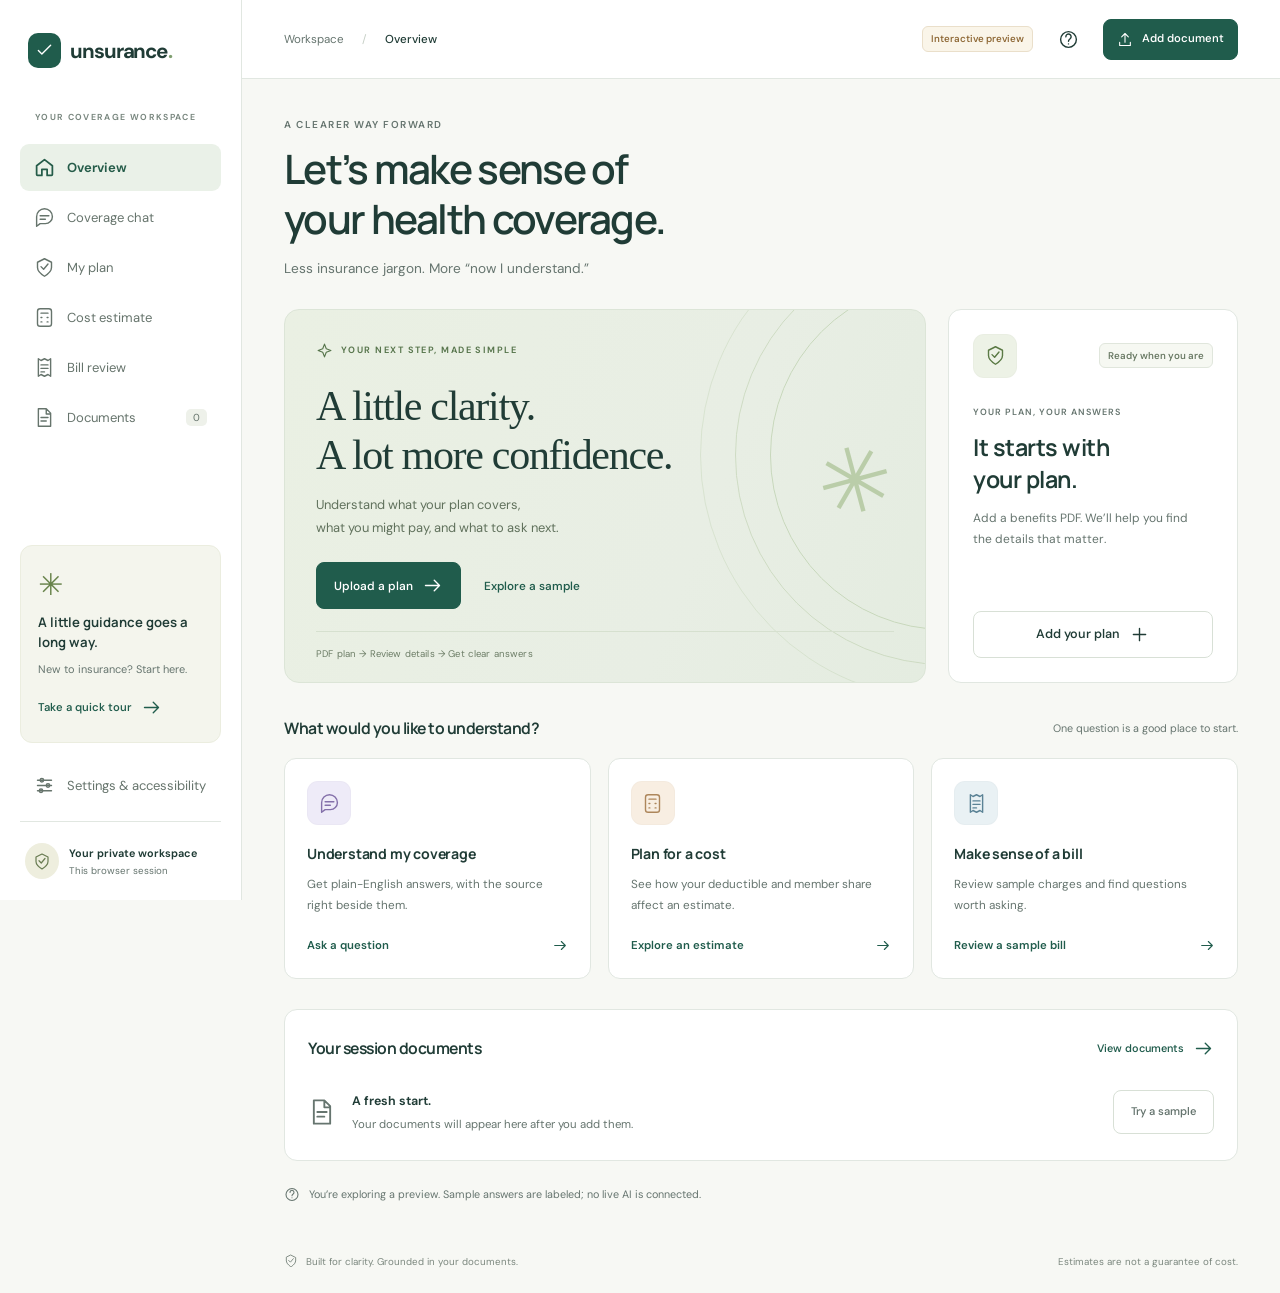
==== site/index.html @ 6a5acb1b "Serve the new Unsurance front end from site/ (prebuilt, same-origin) Co-Authored-By: Claude Sonnet 5" ====
<!doctype html><html lang="en"><head><meta charset="UTF-8"><meta name="viewport" content="width=device-width, initial-scale=1"><meta name="theme-color" content="#164e46"><meta name="description" content="Understand your plan, check the evidence, and prepare your next step. Unsurance insurance workspace."><title>Unsurance · Your coverage, made clear</title><link rel="icon" href="data:image/svg+xml,%3Csvg xmlns='http://www.w3.org/2000/svg' viewBox='0 0 40 40'%3E%3Crect width='40' height='40' rx='12' fill='%23164e46'/%3E%3Cpath d='M12 20l6 6 11-13' fill='none' stroke='white' stroke-width='3'/%3E%3C/svg%3E"><link rel="stylesheet" href="./styles.css"></head><body><a href="#main" class="skip">Skip to content</a><div id="app"></div><div id="announcement" class="sr-only" role="status" aria-live="polite"></div><dialog id="modal"></dialog><script type="module" src="./app.js"></script></body></html>
---- site/styles.css ----
@import url("https://fonts.googleapis.com/css2?family=DM+Sans:wght@400;450;500;550;600;650;700&family=Manrope:wght@400;500;600;650;700;750;800&display=swap");
:root {
  --ink: #203c36;
  --muted: #66756f;
  --green: #205c4c;
  --deep: #174d40;
  --line: #e1e7e1;
  --paper: #fff;
  --bg: #f7f8f4;
  --tint: #edf3eb;
  font-family: "DM Sans", system-ui, sans-serif;
  font-size: 15px;
  color: var(--ink);
  background: var(--bg);
  font-synthesis: none;
}
/* App-owned palettes for the three fictional sample insurers. */
:root[data-insurer="unified"] { --ink:#203b50; --muted:#526b7a; --green:#235d82; --deep:#184764; --line:#d5e2eb; --bg:#f4f8fb; --tint:#e9f1f8; }
:root[data-insurer="advavate"] { --ink:#41334e; --muted:#71627b; --green:#705085; --deep:#513660; --line:#e4dcea; --bg:#faf7fc; --tint:#f0eaf6; }
:root[data-insurer="pvs"] { --ink:#50372f; --muted:#79665c; --green:#965136; --deep:#743b27; --line:#e9ddd5; --bg:#fcf8f4; --tint:#f7ece4; }
* {
  box-sizing: border-box;
}
body {
  margin: 0;
}
button,
input,
select,
textarea {
  font: inherit;
}
button,
a,
input,
select,
textarea {
  -webkit-tap-highlight-color: transparent;
}
button {
  cursor: pointer;
  color: inherit;
}
button:disabled {
  opacity: 0.5;
  cursor: not-allowed;
}
a {
  color: inherit;
  text-decoration: none;
}
button,
a {
  touch-action: manipulation;
}
button:focus-visible,
a:focus-visible,
input:focus-visible,
textarea:focus-visible,
select:focus-visible,
summary:focus-visible {
  outline: 3px solid #b44b2a;
  outline-offset: 4px;
}
h1,
h2,
h3,
p {
  margin: 0;
}
h1,
h2,
h3 {
  font-family: "Manrope", system-ui, sans-serif;
}
p {
  line-height: 1.7;
}
svg {
  flex-shrink: 0;
  vertical-align: middle;
}
button {
  border: 0;
  background: none;
}
strong {
  font-weight: 650;
}
small {
  font-size: 0.79rem;
}
h1 {
  font-size: 2.7rem;
  letter-spacing: -1.7px;
  font-weight: 600;
  line-height: 1.23;
}
h2 {
  font-size: 1.3rem;
  line-height: 1.4;
  font-weight: 650;
  letter-spacing: -0.5px;
}
h3 {
  font-size: 1rem;
  line-height: 1.5;
}
hr {
  border: 0;
  border-top: 1px solid var(--line);
  margin: 25px 0;
}
.muted {
  color: var(--muted);
}
.fine {
  color: var(--muted);
  font-size: 0.8rem;
  line-height: 1.7;
}
.fine a {
  text-decoration: underline;
}
.eyebrow,
.overline {
  font-size: 0.67rem;
  letter-spacing: 1.5px;
  font-weight: 600;
  color: var(--muted);
}
.eyebrow {
  margin-bottom: 13px;
}
.sidebar {
  width: 242px;
  position: fixed;
  inset: 0 auto 0 0;
  background: #fff;
  border-right: 1px solid var(--line);
  display: flex;
  flex-direction: column;
  padding: 33px 20px 0;
  z-index: 30;
  overflow-y: auto;
}
.brand {
  display: flex;
  align-items: center;
  gap: 9px;
  font-size: 1.37rem;
  letter-spacing: -1.1px;
  font-weight: 700;
  padding: 0 8px;
}
.brandmark {
  display: grid;
  place-items: center;
  background: var(--green);
  border-radius: 10px;
  width: 33px;
  height: 35px;
  color: #fff;
}
.brand-period {
  color: #7f9f70;
  margin-left: -8px;
}
.workspace-label {
  margin: 43px 15px 18px;
  font-size: 0.58rem;
  font-weight: 650;
  letter-spacing: 1.35px;
  color: #78867e;
}
.nav-link {
  display: flex;
  align-items: center;
  gap: 12px;
  padding: 13px 14px;
  border-radius: 9px;
  font-size: 0.87rem;
  color: #66746c;
  margin: 3px 0;
  min-height: 46px;
}
.nav-link:hover {
  background: #f3f6f0;
}
.nav-link.active {
  background: #eaf1e8;
  color: #255c49;
  font-weight: 650;
}
.nav-link.active svg {
  stroke-width: 2;
}
.nav-link small {
  margin-left: auto;
  padding: 2px 7px;
  border-radius: 5px;
  background: #eef1ea;
  font-size: 0.68rem;
}
.sidebar-bottom {
  margin-top: auto;
  padding-top: 50px;
}
.help-box {
  background: #f4f5ed;
  border: 1px solid #ebeddf;
  border-radius: 12px;
  padding: 19px 17px;
  margin: 0 0 19px;
}
.mini-flower {
  font-size: 30px;
  color: #68834b;
  display: block;
  margin-bottom: 9px;
}
.help-box h3 {
  font-size: 0.88rem;
  font-weight: 650;
  max-width: 155px;
}
.help-box p {
  font-size: 0.73rem;
  color: var(--muted);
  margin: 8px 0 13px;
}
.help-box .text {
  font-size: 0.75rem;
}
.session-foot {
  padding: 21px 5px;
  border-top: 1px solid var(--line);
  display: flex;
  gap: 10px;
  align-items: center;
  margin-top: 12px;
}
.session-foot strong {
  font-size: 0.72rem;
  display: block;
}
.session-foot small {
  display: block;
  color: var(--muted);
  font-size: 0.65rem;
  margin-top: 4px;
}
.avatar {
  display: grid;
  place-items: center;
  background: #eeeede;
  width: 34px;
  height: 36px;
  border-radius: 50%;
  color: #687b51;
}
.avatar svg {
  width: 18px;
}
.main-shell {
  margin-left: 242px;
  min-height: 100vh;
  display: flex;
  flex-direction: column;
}
.topbar {
  height: 79px;
  background: #fff;
  border-bottom: 1px solid var(--line);
  display: flex;
  align-items: center;
  justify-content: space-between;
  padding: 0 42px;
  gap: 18px;
}
.crumb {
  font-size: 0.77rem;
  color: var(--muted);
  display: flex;
  gap: 18px;
}
.crumb strong {
  color: var(--ink);
  font-weight: 500;
}
.crumb > span {
  color: #c6cfc6;
}
.header-actions {
  display: flex;
  align-items: center;
  gap: 15px;
}
.primary,
.secondary,
.text,
.icon-button,
.chip {
  display: inline-flex;
  align-items: center;
  justify-content: center;
  gap: 9px;
  font-weight: 550;
  line-height: 1.4;
  transition:
    background 0.15s,
    box-shadow 0.15s,
    transform 0.15s;
}
.primary {
  background: var(--green);
  color: #fff;
  padding: 13px 20px;
  border: 1px solid var(--green);
  border-radius: 8px;
  font-size: 0.87rem;
  min-height: 45px;
}
.primary:hover {
  background: #123f34;
}
.secondary {
  background: #fff;
  border: 1px solid #d8e0d6;
  border-radius: 8px;
  padding: 12px 17px;
  font-size: 0.84rem;
  min-height: 44px;
}
.secondary:hover {
  background: #f1f5ed;
}
.text {
  padding: 5px 0;
  font-size: 0.84rem;
  color: var(--green);
}
.text:hover {
  text-decoration: underline;
}
.icon-button {
  padding: 8px;
  border-radius: 8px;
  min-width: 40px;
  min-height: 40px;
}
.icon-button:hover {
  background: #e9f0e6;
}
.primary.icon-button:hover {
  background: var(--deep);
}
.small {
  padding: 9px 13px;
  font-size: 0.75rem;
  min-height: 38px;
}
.small svg {
  width: 16px;
}
.full {
  width: 100%;
}
.pill {
  display: inline-flex;
  align-items: center;
  border: 1px solid #e0e6dc;
  background: #f6f8f2;
  color: #63745e;
  border-radius: 6px;
  padding: 5px 8px;
  font-size: 0.65rem;
  font-weight: 550;
  line-height: 1.35;
  white-space: nowrap;
}
.pill.green {
  background: #edf4e9;
  color: #436637;
  border-color: #dae6d4;
}
.pill.amber {
  color: #8a632f;
  border-color: #eadfca;
  background: #faf5e9;
}
main {
  width: 100%;
  max-width: 1440px;
  margin: 0 auto;
  padding: 39px 42px 20px;
  flex: 1;
}
main:focus {
  outline: none;
}
.page-heading {
  display: flex;
  align-items: center;
  justify-content: space-between;
  gap: 20px;
  margin-bottom: 29px;
}
.page-heading p {
  margin-top: 13px;
  color: var(--muted);
  font-size: 0.91rem;
}
.hero-grid {
  display: grid;
  grid-template-columns: minmax(0, 1fr) 290px;
  gap: 22px;
  margin-bottom: 34px;
}
.hero {
  border: 1px solid #dce5d7;
  border-radius: 15px;
  background: linear-gradient(112deg, #eaf0e3, #e8eee4 64%, #e4ece0);
  padding: 30px 31px 22px;
  position: relative;
  overflow: hidden;
  min-height: 310px;
}
.hero > *:not(.hero-art) {
  position: relative;
  z-index: 1;
}
.hero-label {
  font-size: 0.61rem;
  letter-spacing: 1.45px;
  display: flex;
  align-items: center;
  gap: 8px;
  color: #57754c;
  font-weight: 650;
}
.hero-label svg {
  width: 17px;
}
.hero h2 {
  font-family: Georgia, "Times New Roman", serif;
  font-size: 2.8rem;
  font-weight: 400;
  letter-spacing: -1.3px;
  line-height: 1.16;
  margin: 21px 0 15px;
}
.hero > p {
  font-size: 0.86rem;
  color: #60715c;
  line-height: 1.75;
}
.hero-actions {
  display: flex;
  align-items: center;
  gap: 23px;
  margin: 23px 0 22px;
}
.hero-actions .primary {
  padding: 12px 17px;
  font-size: 0.79rem;
}
.hero-actions .text {
  font-size: 0.78rem;
}
.hero-note {
  font-size: 0.64rem;
  color: #6c7d66;
  border-top: 1px solid #d6e0cf;
  padding-top: 15px;
  letter-spacing: 0.15px;
}
.hero-art {
  position: absolute;
  inset: 0;
  overflow: hidden;
  pointer-events: none;
}
.orbit {
  position: absolute;
  width: 350px;
  height: 350px;
  border: 1px solid #c8d8bc;
  border-radius: 50%;
  right: -195px;
  top: -30px;
}
.orbit.two {
  width: 420px;
  height: 420px;
  right: -230px;
  top: -65px;
  opacity: 0.8;
}
.orbit.three {
  width: 490px;
  height: 490px;
  right: -265px;
  top: -100px;
  opacity: 0.5;
}
.art-spark {
  position: absolute;
  right: 32px;
  top: 118px;
  font-size: 90px;
  color: #bacda9;
  font-family: Georgia;
  transform: rotate(-15deg);
}
.card {
  background: #fff;
  border: 1px solid var(--line);
  border-radius: 13px;
  overflow: hidden;
}
.plan-card {
  padding: 24px;
  display: flex;
  flex-direction: column;
}
.plan-top {
  display: flex;
  align-items: center;
  justify-content: space-between;
  margin-bottom: 27px;
  gap: 8px;
}
.square-icon {
  display: inline-grid;
  place-items: center;
  width: 44px;
  height: 44px;
  border-radius: 11px;
  flex-shrink: 0;
  border: 1px solid #00000004;
}
.sage {
  background: #edf2e6;
  color: #5b7a45;
}
.lavender {
  background: #eeebf8;
  color: #8470aa;
}
.peach {
  background: #f8eee2;
  color: #ad865b;
}
.blue {
  background: #e9f1f4;
  color: #5b8396;
}
.plan-card .overline {
  font-size: 0.6rem;
  letter-spacing: 1px;
  margin-bottom: 12px;
}
.plan-card h2 {
  font-size: 1.55rem;
  line-height: 1.35;
  margin-bottom: 13px;
}
.plan-card > .muted {
  font-size: 0.8rem;
  line-height: 1.8;
  max-width: 220px;
}
.plan-card .full {
  margin-top: auto;
}
.plan-facts {
  display: grid;
  grid-template-columns: 1fr 1fr;
  gap: 10px;
  margin-top: 8px;
  padding: 19px 0;
  border-top: 1px solid var(--line);
}
.plan-facts span {
  font-size: 0.65rem;
  color: var(--muted);
  display: block;
  margin-bottom: 7px;
}
.plan-facts strong {
  font-size: 1.35rem;
  letter-spacing: -0.6px;
}
.plan-card > .card-link {
  border-top: 1px solid var(--line);
  padding-top: 15px;
  margin-top: auto;
}
.section-title {
  display: flex;
  align-items: center;
  justify-content: space-between;
  gap: 15px;
  margin-bottom: 19px;
}
.section-title h2 {
  font-size: 1.05rem;
  font-weight: 650;
}
.section-title > span:not(.pill) {
  font-size: 0.72rem;
  color: var(--muted);
}
.action-grid {
  display: grid;
  grid-template-columns: repeat(3, 1fr);
  gap: 17px;
  margin-bottom: 30px;
}
.action-card {
  background: #fff;
  border: 1px solid var(--line);
  border-radius: 12px;
  padding: 22px;
  transition:
    transform 0.15s,
    box-shadow 0.15s;
}
.action-card:hover {
  transform: translateY(-3px);
  box-shadow: 0 6px 25px #304b3510;
}
.action-card h3 {
  margin: 18px 0 9px;
  font-size: 0.94rem;
  letter-spacing: -0.2px;
}
.action-card p {
  font-size: 0.78rem;
  color: var(--muted);
  line-height: 1.8;
  max-width: 245px;
  margin-bottom: 19px;
}
.card-link {
  display: flex;
  align-items: center;
  justify-content: space-between;
  gap: 10px;
  font-size: 0.76rem;
  font-weight: 600;
  color: var(--green);
}
.card-link svg {
  width: 16px;
}
.recent {
  padding: 23px;
}
.recent .section-title {
  margin-bottom: 5px;
}
.recent .text {
  font-size: 0.72rem;
}
.empty-row {
  display: flex;
  align-items: center;
  gap: 16px;
  padding: 21px 0 3px;
  color: var(--muted);
}
.empty-row > svg {
  width: 28px;
  height: 28px;
}
.empty-row strong {
  font-size: 0.83rem;
  color: var(--ink);
}
.empty-row p {
  font-size: 0.76rem;
  margin-top: 5px;
}
.empty-row .secondary {
  margin-left: auto;
  font-size: 0.74rem;
}
.bottom-note {
  font-size: 0.72rem;
  display: flex;
  align-items: center;
  gap: 9px;
  color: var(--muted);
  margin: 23px 0 5px;
  line-height: 1.6;
}
.bottom-note svg {
  width: 16px;
}
footer {
  display: flex;
  justify-content: space-between;
  gap: 15px;
  padding: 24px 42px;
  color: #7b877e;
  font-size: 0.65rem;
}
footer > span {
  display: flex;
  align-items: center;
  gap: 8px;
}
footer svg {
  width: 14px;
  height: 14px;
}
.notice {
  padding: 15px 18px;
  border: 1px solid #e2e7d9;
  background: #f0f4e9;
  color: #5b6d4b;
  border-radius: 9px;
  font-size: 0.81rem;
  display: flex;
  align-items: flex-start;
  gap: 10px;
  line-height: 1.7;
  margin-bottom: 22px;
}
.notice svg {
  width: 18px;
  margin-top: 2px;
}
.notice.error {
  background: #fff0eb;
  border-color: #eac5b7;
  color: #8e422b;
}
.notice .text {
  margin-left: auto;
  white-space: nowrap;
}
.loading {
  display: flex;
  align-items: center;
  gap: 10px;
  margin-bottom: 15px;
  font-size: 0.82rem;
  color: var(--green);
}
.spinner {
  width: 17px;
  height: 17px;
  border: 2px solid #c9d6c3;
  border-top-color: var(--green);
  border-radius: 50%;
  animation: spin 0.8s linear infinite;
}
@keyframes spin {
  to {
    transform: rotate(360deg);
  }
}
.empty {
  padding: 65px 22px;
  text-align: center;
  max-width: 700px;
  margin: 0 auto;
}
.empty-icon {
  display: grid;
  place-items: center;
  margin: 0 auto 22px;
  background: #edf2e6;
  border: 1px solid #e0e8d8;
  border-radius: 19px;
  width: 70px;
  height: 70px;
}
.empty-icon svg {
  width: 30px;
  height: 30px;
}
.empty h2 {
  font-size: 1.5rem;
  margin-bottom: 12px;
}
.empty p {
  color: var(--muted);
  max-width: 420px;
  margin: 0 auto 23px;
  font-size: 0.9rem;
}
.flow-steps {
  display: flex;
  gap: 28px;
  border-bottom: 1px solid var(--line);
  padding-bottom: 20px;
  margin-bottom: 23px;
}
.flow-steps span {
  font-size: 0.78rem;
  color: #7c897d;
  display: flex;
  align-items: center;
  gap: 10px;
}
.flow-steps b {
  font-weight: 500;
}
.flow-steps .current {
  color: var(--green);
  font-weight: 700;
}
.flow-steps .done {
  color: #547e3c;
}
.form-card {
  padding: 28px;
  margin-bottom: 23px;
}
.form-card > h2 {
  margin-bottom: 12px;
}
.form-card > p {
  font-size: 0.85rem;
  margin-bottom: 21px;
}
.form-card > h3 {
  margin-top: 25px;
  margin-bottom: 9px;
}
.form-grid {
  display: grid;
  grid-template-columns: 1fr 1fr;
  gap: 20px;
  margin: 20px 0;
}
.form-card label,
details label,
#connection-form label {
  display: flex;
  flex-direction: column;
  gap: 8px;
  font-size: 0.8rem;
  font-weight: 550;
  margin-bottom: 18px;
}
input,
textarea,
select {
  color: var(--ink);
  background: #fff;
  border: 1px solid #d9e1d7;
  border-radius: 7px;
  padding: 12px;
  width: 100%;
  min-width: 0;
}
input::placeholder,
textarea::placeholder {
  color: #8c978e;
}
textarea {
  resize: vertical;
  line-height: 1.6;
}
input[readonly],
textarea[readonly] {
  background: #fafbf7;
  color: #4e6255;
}
input[type="checkbox"] {
  width: 18px;
  height: 18px;
  accent-color: var(--green);
  flex-shrink: 0;
}
.term-grid {
  display: grid;
  grid-template-columns: 1fr 1fr;
  gap: 18px;
  margin: 25px 0;
}
.term-card {
  border: 1px solid var(--line);
  border-radius: 10px;
  padding: 13px 17px 15px;
  margin: 0;
  min-width: 0;
}
.term-card legend {
  font-size: 0.81rem;
  padding: 0 7px;
  font-weight: 600;
}
.term-value {
  display: flex;
  justify-content: space-between;
  align-items: center;
  gap: 15px;
}
.term-value > label {
  margin: 0;
  max-width: 190px;
}
.input-affix {
  display: flex;
  align-items: center;
  gap: 5px;
  font-size: 1.5rem;
  letter-spacing: -0.5px;
}
.input-affix input {
  border: 0;
  border-bottom: 1px solid #e2e8dc;
  border-radius: 0;
  font-size: 1.6rem;
  width: 140px;
  padding: 8px 0;
  background: transparent;
}
.source-link {
  color: #526e45;
  background: #f1f5ec;
  border: 1px solid #dfe8d7;
  border-radius: 5px;
  padding: 5px 8px;
  font-size: 0.69rem;
  display: inline-flex;
  align-items: center;
  gap: 5px;
  cursor: pointer;
  white-space: nowrap;
  min-height: 30px;
}
.source-link svg {
  width: 14px;
  height: 14px;
}
.source-link:hover {
  background: #e2ecd9;
}
details {
  margin-top: 14px;
  font-size: 0.8rem;
}
summary {
  cursor: pointer;
  color: var(--muted);
  padding: 7px 0;
}
details label {
  margin-top: 12px;
}
details p {
  font-size: 0.83rem;
  margin-top: 10px;
}
.form-bottom {
  display: flex;
  justify-content: space-between;
  gap: 18px;
  align-items: center;
  border-top: 1px solid var(--line);
  padding-top: 24px;
  margin-top: 24px;
}
.form-bottom .check-label {
  display: flex;
  flex-direction: row;
  align-items: center;
  gap: 10px;
  font-size: 0.8rem;
  font-weight: 400;
  margin: 0;
}
.chat-layout {
  display: grid;
  grid-template-columns: minmax(0, 1fr) 235px;
  gap: 28px;
}
.chat-header {
  padding: 20px 22px;
  display: flex;
  gap: 12px;
  align-items: center;
  border-bottom: 1px solid var(--line);
}
.chat-header strong {
  font-size: 0.86rem;
  display: block;
}
.chat-header small {
  display: block;
  color: var(--muted);
  font-size: 0.67rem;
  margin-top: 5px;
}
.chat-header .pill {
  margin-left: auto;
}
.chat-header .square-icon {
  width: 37px;
  height: 37px;
}
.messages {
  min-height: 350px;
  max-height: 560px;
  overflow-y: auto;
  padding: 24px;
  scroll-behavior: smooth;
}
.chat-welcome {
  text-align: center;
  padding: 25px 5px;
}
.welcome-spark {
  font-size: 52px;
  color: #789461;
  display: block;
  margin-bottom: 10px;
}
.chat-welcome h2 {
  font-size: 1.7rem;
  font-weight: 600;
}
.chat-welcome > p {
  font-size: 0.84rem;
  color: var(--muted);
  max-width: 380px;
  margin: 15px auto 23px;
}
.prompt-chips {
  display: flex;
  flex-wrap: wrap;
  gap: 9px;
  justify-content: center;
}
.chip {
  padding: 10px 12px;
  border: 1px solid #dfe5da;
  border-radius: 8px;
  background: #fcfdf9;
  font-size: 0.72rem;
  text-align: left;
  min-height: 38px;
}
.chip:hover {
  background: #eef4e8;
}
.chat-welcome .text {
  margin-top: 20px;
}
.context-panel {
  padding: 17px 0;
}
.context-panel > h3 {
  margin-bottom: 19px;
}
.context-doc {
  padding: 18px;
  border: 1px solid #dfe6d9;
  border-radius: 10px;
  background: #eff3e9;
}
.context-doc > svg {
  margin-bottom: 14px;
  color: #6c8754;
}
.context-doc strong {
  font-size: 0.82rem;
  line-height: 1.6;
  display: block;
}
.context-doc small {
  font-size: 0.69rem;
  color: var(--muted);
  display: block;
  margin-top: 8px;
}
.context-doc .text {
  font-size: 0.73rem;
  margin-top: 13px;
}
.tip {
  margin: 26px 0;
  padding-bottom: 23px;
  border-bottom: 1px solid var(--line);
}
.tip h3 {
  font-size: 0.82rem;
  margin-bottom: 10px;
}
.tip p {
  font-family: Georgia, serif;
  font-size: 1.1rem;
  color: #708064;
  font-style: italic;
  line-height: 1.8;
}
.message {
  padding: 17px 19px;
  background: #f5f8f0;
  border: 1px solid #e5ecdd;
  border-radius: 10px;
  margin-bottom: 17px;
}
.message.user {
  margin-left: 40px;
  background: #f8f7f3;
  border-color: #ece9df;
}
.message-label {
  font-size: 0.58rem;
  letter-spacing: 1.3px;
  color: #718369;
  margin-bottom: 10px;
  font-weight: 650;
}
.answer-text {
  white-space: pre-wrap;
  overflow-wrap: anywhere;
  font-size: 0.89rem;
  line-height: 1.8;
}
.citations {
  display: flex;
  gap: 8px;
  flex-wrap: wrap;
  margin-top: 15px;
}
.message-tools {
  display: flex;
  gap: 20px;
  border-top: 1px solid #e3eadb;
  margin-top: 15px;
  padding-top: 10px;
}
.message-tools .text {
  font-size: 0.69rem;
}
.message-tools svg {
  width: 14px;
  height: 14px;
}
.composer {
  border-top: 1px solid var(--line);
  margin: 0 22px;
  padding: 17px 0;
  display: grid;
  grid-template-columns: 1fr 44px;
  gap: 10px;
  align-items: center;
}
.composer textarea {
  border: 0;
  background: #f8faf4;
  font-size: 0.84rem;
}
.composer small {
  grid-column: 1/-1;
  font-size: 0.65rem;
  color: var(--muted);
  text-align: center;
}
.followups {
  display: flex;
  gap: 7px;
  flex-wrap: wrap;
  padding: 0 22px 15px;
}
.followups .chip {
  font-size: 0.65rem;
}
.cost-layout {
  display: grid;
  grid-template-columns: minmax(290px, 0.85fr) minmax(0, 1.15fr);
  gap: 23px;
}
.estimate-placeholder {
  padding: 35px;
}
.estimate-placeholder h2 {
  margin: 23px 0 15px;
  font-size: 1.5rem;
}
.estimate-placeholder p {
  color: var(--muted);
  font-size: 0.85rem;
}
.estimate-placeholder ol {
  padding-left: 20px;
  margin: 20px 0 28px;
  line-height: 2.5;
  font-size: 0.89rem;
}
.result {
  padding: 25px;
}
.amount-grid {
  display: grid;
  grid-template-columns: 1fr 1fr;
  gap: 12px;
  margin: 24px 0;
}
.amount-grid > div {
  border-radius: 10px;
  background: #f5f6f0;
  padding: 22px 18px;
}
.amount-grid .member {
  background: #e8f0df;
}
.amount-grid span {
  font-size: 0.75rem;
  color: #5f7453;
  display: block;
  margin-bottom: 12px;
}
.amount-grid strong {
  font-size: 2.4rem;
  letter-spacing: -1.4px;
  font-weight: 550;
}
.estimate-steps {
  padding-left: 22px;
}
.estimate-steps li {
  padding: 18px 0;
  border-bottom: 1px solid var(--line);
  font-size: 0.84rem;
}
.estimate-steps li > div {
  display: inline-block;
  width: 75%;
  vertical-align: top;
}
.estimate-steps li > span {
  display: inline-block;
  width: 24%;
  text-align: right;
  font-weight: 600;
}
.estimate-steps small {
  display: block;
  font-size: 0.59rem;
  font-weight: 400;
  color: var(--muted);
  margin-top: 5px;
}
.estimate-steps p {
  font-size: 0.77rem;
  color: var(--muted);
  margin: 8px 0;
}
.result > .fine {
  margin-top: 20px;
}
.category-strip {
  display: flex;
  gap: 10px;
  flex-wrap: wrap;
  margin: 0 0 22px;
}
.category-strip .pill {
  padding: 10px 15px;
  font-size: 0.77rem;
}
.document-row {
  display: flex;
  gap: 17px;
  align-items: center;
  padding: 23px;
}
.document-row > div {
  flex: 1;
  min-width: 0;
}
.document-row strong {
  font-size: 0.83rem;
  overflow-wrap: anywhere;
}
.document-row p {
  color: var(--muted);
  font-size: 0.7rem;
  margin-top: 5px;
}
.document-actions {
  display: flex;
  gap: 20px;
  padding: 0 23px 23px;
  flex-wrap: wrap;
}
.document-actions button {
  font-size: 0.75rem;
}
.danger {
  color: #9a5039;
}
.category-strip + .card {
  margin-bottom: 24px;
}
.bill-actions {
  display: flex;
  gap: 12px;
  flex-wrap: wrap;
  margin: 24px 0;
}
.table-scroll {
  overflow-x: auto;
  margin: 22px 0;
}
table {
  border-collapse: collapse;
  width: 100%;
  font-size: 0.8rem;
  text-align: left;
}
th {
  font-size: 0.66rem;
  text-transform: uppercase;
  letter-spacing: 0.8px;
  font-weight: 600;
  color: var(--muted);
  padding: 13px 10px;
  background: #f6f8f1;
}
td {
  padding: 17px 10px;
  border-bottom: 1px solid var(--line);
}
td small {
  display: block;
  color: var(--muted);
  font-size: 0.68rem;
  margin-top: 6px;
}
td:last-child {
  white-space: nowrap;
}
td:nth-child(2) {
  white-space: nowrap;
}
.flag {
  background: #fcf5e9;
  border: 1px solid #eadfc9;
  border-radius: 9px;
  padding: 20px;
  margin: 20px 0;
}
.flag h3 {
  text-transform: capitalize;
  color: #8e672e;
  margin-bottom: 10px;
}
.flag p {
  font-size: 0.86rem;
}
.flag small {
  display: block;
  color: #8a795e;
  margin-top: 12px;
}
.settings-grid {
  display: grid;
  grid-template-columns: 1fr 1fr;
  gap: 24px;
}
.settings-grid .square-icon {
  margin-bottom: 20px;
}
.settings-grid .form-card > p {
  font-size: 0.85rem;
}
.toggle-row {
  flex-direction: row !important;
  align-items: center;
  justify-content: space-between;
  gap: 25px !important;
  padding: 20px 0;
  border-bottom: 1px solid var(--line);
  margin: 0 !important;
}
.toggle-row strong {
  font-size: 0.87rem;
  display: block;
}
.toggle-row small {
  display: block;
  color: var(--muted);
  font-weight: 400;
  margin-top: 8px;
  font-size: 0.77rem;
}
.toggle-row input {
  width: 21px;
  height: 21px;
}
.settings-grid .fine {
  margin-top: 20px;
}
.settings-grid .secondary {
  margin-top: 14px;
}
dialog {
  border: 1px solid #dde5d7;
  border-radius: 18px;
  padding: 35px;
  color: var(--ink);
  background: #fff;
  max-width: 650px;
  width: calc(100% - 32px);
  max-height: 88vh;
  box-shadow: 0 24px 100px #152b3030;
}
dialog::backdrop {
  background: #183b3159;
  backdrop-filter: blur(4px);
}
dialog > h2 {
  font-size: 1.7rem;
  margin: 15px 30px 15px 0;
}
dialog > p {
  font-size: 0.88rem;
  color: var(--muted);
  margin-bottom: 22px;
}
.modal-close {
  position: absolute;
  right: 15px;
  top: 15px;
}
.dialog-actions {
  display: flex;
  gap: 15px;
  flex-wrap: wrap;
}
.sample-list {
  display: grid;
  gap: 12px;
  margin: 23px 0;
}
.sample-option {
  display: flex;
  text-align: left;
  align-items: center;
  gap: 14px;
  padding: 17px;
  border: 1px solid var(--line);
  border-radius: 11px;
}
.sample-option:hover {
  background: #f5f8ef;
}
.sample-option > span:nth-child(2) {
  flex: 1;
}
.sample-option strong {
  font-size: 0.9rem;
  display: block;
}
.sample-option small {
  font-size: 0.76rem;
  color: var(--muted);
  display: block;
  margin-top: 6px;
}
.tour-step {
  display: flex;
  gap: 20px;
  margin: 24px 0;
}
.tour-step > b {
  color: #7d956a;
  font-family: Georgia, serif;
  font-size: 1.8rem;
  font-weight: 400;
}
.tour-step p {
  font-size: 0.85rem;
  color: var(--muted);
  margin-top: 6px;
}
.source-controls {
  display: flex;
  align-items: center;
  justify-content: space-between;
  gap: 12px;
  margin: 22px 0;
  font-size: 0.76rem;
}
.source-controls button {
  font-size: 0.75rem;
}
.paper {
  white-space: pre-wrap;
  overflow-wrap: anywhere;
  background: #fbfbf4;
  border: 1px solid #e8e8db;
  border-radius: 6px;
  padding: 25px;
  font:
    0.85rem/1.9 "DM Sans",
    sans-serif;
  max-height: 50vh;
  overflow-y: auto;
}
.sr-only {
  position: absolute;
  width: 1px;
  height: 1px;
  overflow: hidden;
  clip: rect(0, 0, 0, 0);
  white-space: nowrap;
}
.skip {
  position: fixed;
  top: -100px;
  left: 15px;
  z-index: 1000;
  background: #fff;
  padding: 14px;
  border: 2px solid var(--green);
  border-radius: 6px;
}
.skip:focus {
  top: 12px;
}
[hidden] {
  display: none !important;
}
:root[data-insurer]:not([data-insurer="default"]) .hero { background:linear-gradient(112deg,var(--tint),var(--bg)); border-color:var(--line); }
:root[data-insurer]:not([data-insurer="default"]) :is(.hero-label,.hero > p,.hero-note,.welcome-spark,.mini-flower,.art-spark,.context-doc > svg) { color:var(--green); }
:root[data-insurer]:not([data-insurer="default"]) :is(.sage,.help-box,.message.user,.composer textarea,.nav-link.active,.context-doc) { background:var(--tint); color:var(--ink); }
:root[data-insurer]:not([data-insurer="default"]) :is(.orbit,.hero-note,.context-doc) { border-color:var(--line); }
.chat-gate { display:flex; align-items:center; gap:16px; margin:0 22px 22px; padding:24px; background:var(--tint); border:1px solid var(--line); border-radius:20px; }
.chat-gate .gate-icon { display:grid; place-items:center; width:48px; height:48px; flex-shrink:0; background:var(--paper); color:var(--green); border-radius:15px; }
.chat-gate strong { font-family:"Manrope",system-ui,sans-serif; font-size:1.05rem; }
.chat-gate p { color:var(--muted); font-size:.8rem; margin-top:6px; }
.chat-gate .primary { flex-shrink:0; margin-left:auto; }
@media(max-width:700px) { .chat-gate { flex-wrap:wrap; margin:0 14px 14px; padding:20px; } .chat-gate > div { flex:1; min-width:150px; } .chat-gate .primary { width:100%; justify-content:center; } }
[data-large="true"] {
  font-size: 18px;
}
:root[data-contrast="true"] {
  --ink: #102d24;
  --muted: #394e40;
  --line: #87947d;
  --green: #10432e;
  --deep: #102d24;
  --bg: #fff;
  --tint: #e9f0e1;
}
[data-contrast="true"] .hero-label,
[data-contrast="true"] .hero > p,
[data-contrast="true"] .hero-note,
[data-contrast="true"] .eyebrow,
[data-contrast="true"] .workspace-label,
[data-contrast="true"] .fine,
[data-contrast="true"] footer {
  color: #354b30;
}
[data-contrast="true"] .pill {
  color: #243b1d;
  border-color: #7b8e71;
}
[data-contrast="true"] .pill.amber {
  color: #654111;
}
@media (min-width: 1600px) {
  main {
    padding-top: 50px;
  }
  .hero {
    padding: 40px;
  }
  .hero h2 {
    font-size: 3.2rem;
  }
  .hero-grid {
    grid-template-columns: minmax(0, 1fr) 340px;
  }
  .action-card {
    padding: 28px;
  }
  .art-spark {
    right: 60px;
  }
}
@media (max-width: 1200px) {
  .sidebar {
    width: 215px;
    padding-left: 14px;
    padding-right: 14px;
  }
  .brand {
    font-size: 1.22rem;
  }
  .main-shell {
    margin-left: 215px;
  }
  .topbar {
    padding: 0 28px;
  }
  main {
    padding: 32px 28px 20px;
  }
  .hero-grid {
    grid-template-columns: minmax(0, 1fr) 255px;
    gap: 16px;
  }
  .hero {
    padding: 25px;
  }
  .hero h2 {
    font-size: 2.3rem;
  }
  .plan-card {
    padding: 20px;
  }
  .action-card {
    padding: 19px;
  }
  .action-card h3 {
    font-size: 0.88rem;
  }
  .hero-art .art-spark {
    opacity: 0.5;
    right: 5px;
  }
  .chat-layout {
    grid-template-columns: minmax(0, 1fr) 200px;
    gap: 19px;
  }
  .header-actions {
    gap: 9px;
  }
  .cost-layout {
    grid-template-columns: 1fr;
  }
  .settings-grid {
    gap: 17px;
  }
}
@media (max-width: 960px) {
  .sidebar {
    width: 190px;
    padding-left: 10px;
    padding-right: 10px;
  }
  .brand {
    font-size: 1.08rem;
    gap: 6px;
  }
  .brandmark {
    width: 30px;
  }
  .main-shell {
    margin-left: 190px;
  }
  .workspace-label {
    font-size: 0.51rem;
    margin-left: 10px;
  }
  .nav-link {
    font-size: 0.78rem;
    gap: 9px;
    padding: 12px 10px;
  }
  .help-box {
    padding: 15px 12px;
  }
  .hero-grid {
    grid-template-columns: 1fr;
  }
  .plan-card {
    display: block;
  }
  .plan-card .plan-top {
    margin-bottom: 15px;
  }
  .plan-card h2 br {
    display: none;
  }
  .plan-card .full {
    margin-top: 18px;
    width: auto;
  }
  .plan-card > .muted {
    max-width: 100%;
  }
  .plan-facts {
    max-width: 400px;
  }
  .hero-art .art-spark {
    right: 55px;
    opacity: 1;
  }
  .action-grid {
    gap: 11px;
  }
  .action-card {
    padding: 17px 13px;
  }
  .action-card p {
    font-size: 0.73rem;
  }
  .card-link {
    font-size: 0.7rem;
  }
  .chat-layout {
    grid-template-columns: 1fr;
  }
  .context-panel {
    display: grid;
    grid-template-columns: 1fr 1fr;
    gap: 14px;
  }
  .context-panel > .eyebrow,
  .context-panel > h3 {
    grid-column: 1/-1;
    margin: 0;
  }
  .context-panel .fine {
    grid-column: 1/-1;
  }
  .tip {
    margin: 0;
  }
  .settings-grid {
    grid-template-columns: 1fr;
  }
  .term-grid {
    gap: 12px;
  }
  .term-value {
    flex-wrap: wrap;
  }
  .topbar .crumb {
    gap: 10px;
  }
  .topbar .header-actions > .pill {
    display: none;
  }
  .form-bottom {
    align-items: flex-start;
    flex-direction: column;
  }
  .form-card {
    padding: 22px;
  }
  .hero h2 {
    font-size: 2.8rem;
  }
  h1 {
    font-size: 2.4rem;
  }
  footer {
    padding: 24px 28px;
  }
  .section-title > span:not(.pill) {
    display: none;
  }
}
@media (max-width: 700px) {
  .sidebar {
    position: relative;
    width: 100%;
    padding: 18px 18px 0;
    overflow: visible;
    border-right: 0;
    border-bottom: 1px solid var(--line);
  }
  .brand {
    font-size: 1.3rem;
    padding: 0;
  }
  .workspace-label,
  .sidebar-bottom {
    display: none;
  }
  .sidebar nav {
    display: flex;
    overflow-x: auto;
    gap: 6px;
    padding: 17px 0 10px;
  }
  .nav-link {
    margin: 0;
    flex-direction: column;
    gap: 5px;
    padding: 8px 11px;
    min-width: 74px;
    font-size: 0.6rem;
    white-space: nowrap;
  }
  .nav-link svg {
    width: 18px;
    height: 18px;
  }
  .nav-link small {
    display: none;
  }
  .main-shell {
    margin: 0;
  }
  .topbar {
    height: 61px;
    padding: 0 19px;
  }
  .header-actions {
    gap: 5px;
  }
  .header-actions .small {
    padding: 8px 11px;
  }
  .header-actions .small svg {
    display: none;
  }
  .crumb {
    font-size: 0.7rem;
  }
  .crumb > span {
    display: none;
  }
  .crumb {
    font-size: 0;
  }
  .crumb strong {
    font-size: 0.76rem;
  }
  .topbar:after {
    content: none;
  }
  main {
    padding: 27px 19px 15px;
  }
  h1 {
    font-size: 2.15rem;
    letter-spacing: -1.1px;
  }
  .page-heading {
    margin-bottom: 24px;
    flex-wrap: wrap;
  }
  .page-heading p {
    font-size: 0.83rem;
    line-height: 1.8;
  }
  .eyebrow {
    font-size: 0.59rem;
  }
  .hero {
    padding: 27px 22px 20px;
  }
  .hero h2 {
    font-size: 2.5rem;
  }
  .hero-label {
    font-size: 0.55rem;
  }
  .hero p {
    font-size: 0.82rem;
  }
  .hero-art .art-spark {
    right: 0;
    opacity: 0.35;
  }
  .hero-actions {
    gap: 17px;
  }
  .hero-actions .primary {
    padding: 11px 14px;
  }
  .hero-actions .text {
    font-size: 0.73rem;
  }
  .hero-note {
    font-size: 0.59rem;
  }
  .plan-card {
    padding: 23px;
  }
  .action-grid {
    grid-template-columns: 1fr;
    gap: 12px;
  }
  .action-card {
    position: relative;
    padding: 21px 20px 21px 82px;
    min-height: 160px;
  }
  .action-card .square-icon {
    position: absolute;
    left: 20px;
    top: 22px;
  }
  .action-card h3 {
    margin-top: 0;
    font-size: 0.95rem;
  }
  .action-card p {
    font-size: 0.81rem;
    max-width: none;
    margin-bottom: 14px;
  }
  .card-link {
    font-size: 0.77rem;
  }
  .section-title h2 {
    font-size: 1rem;
  }
  .recent {
    padding: 18px;
  }
  .empty-row {
    flex-wrap: wrap;
    gap: 12px;
  }
  .empty-row > div {
    flex: 1;
    min-width: 190px;
  }
  .empty-row .secondary {
    margin-left: 40px;
  }
  .recent .section-title {
    align-items: flex-start;
  }
  .recent .text {
    font-size: 0.65rem;
  }
  .bottom-note {
    align-items: flex-start;
    font-size: 0.69rem;
  }
  footer {
    padding: 18px;
    flex-direction: column;
    font-size: 0.6rem;
  }
  .form-card {
    padding: 20px;
  }
  .form-grid,
  .term-grid {
    grid-template-columns: 1fr;
  }
  .term-value {
    flex-wrap: nowrap;
  }
  .term-value > label {
    max-width: 160px;
  }
  .flow-steps {
    gap: 15px;
    justify-content: space-between;
  }
  .flow-steps span {
    font-size: 0.68rem;
    gap: 5px;
  }
  .flow-steps b {
    max-width: 80px;
  }
  .chat-header {
    padding: 16px;
    gap: 9px;
  }
  .chat-header .pill {
    display: none;
  }
  .messages {
    padding: 16px;
    min-height: 320px;
    max-height: 60vh;
  }
  .message.user {
    margin-left: 20px;
  }
  .message {
    padding: 16px;
  }
  .chat-welcome {
    padding: 20px 0;
  }
  .chat-welcome h2 {
    font-size: 1.5rem;
  }
  .chip {
    font-size: 0.7rem;
  }
  .composer {
    margin: 0 16px;
  }
  .context-panel {
    grid-template-columns: 1fr;
  }
  .followups {
    padding: 0 16px 15px;
  }
  .cost-layout {
    grid-template-columns: 1fr;
  }
  .amount-grid strong {
    font-size: 2rem;
  }
  .amount-grid > div {
    padding: 17px 13px;
  }
  .result {
    padding: 20px;
  }
  .document-row {
    padding: 18px;
    gap: 12px;
    flex-wrap: wrap;
  }
  .document-row > .pill {
    margin-left: 55px;
  }
  .document-row > .icon-button {
    margin-left: auto;
  }
  .document-actions {
    padding: 0 18px 20px;
  }
  .category-strip .pill {
    font-size: 0.68rem;
    padding: 8px 10px;
  }
  .notice {
    font-size: 0.76rem;
    padding: 13px;
  }
  .table-scroll {
    margin-left: -4px;
    margin-right: -4px;
  }
  .bill-actions button {
    width: 100%;
  }
  .empty {
    padding: 45px 12px;
  }
  .empty h2 {
    font-size: 1.35rem;
  }
  .empty p {
    font-size: 0.83rem;
  }
  dialog {
    padding: 27px 20px;
  }
  dialog > h2 {
    font-size: 1.4rem;
  }
  .source-controls {
    gap: 6px;
    font-size: 0.65rem;
  }
  .source-controls .secondary {
    padding: 8px;
  }
  .sample-option {
    padding: 13px;
    gap: 11px;
  }
  .sample-option small {
    font-size: 0.68rem;
  }
  .sample-option strong {
    font-size: 0.8rem;
  }
  .sample-option > .square-icon {
    width: 36px;
    height: 36px;
  }
  .paper {
    padding: 16px;
  }
  .session-foot {
    display: none;
  }
}
@media (prefers-reduced-motion: reduce) {
  *,
  *:before,
  *:after {
    animation: none !important;
    transition: none !important;
    scroll-behavior: auto !important;
  }
}
dialog h2 {
  overflow-wrap: anywhere;
}
.sidebar nav .nav-link:last-child {
  display: none;
}
@media (max-width: 700px) {
  .sidebar nav .nav-link:last-child {
    display: flex;
  }
}
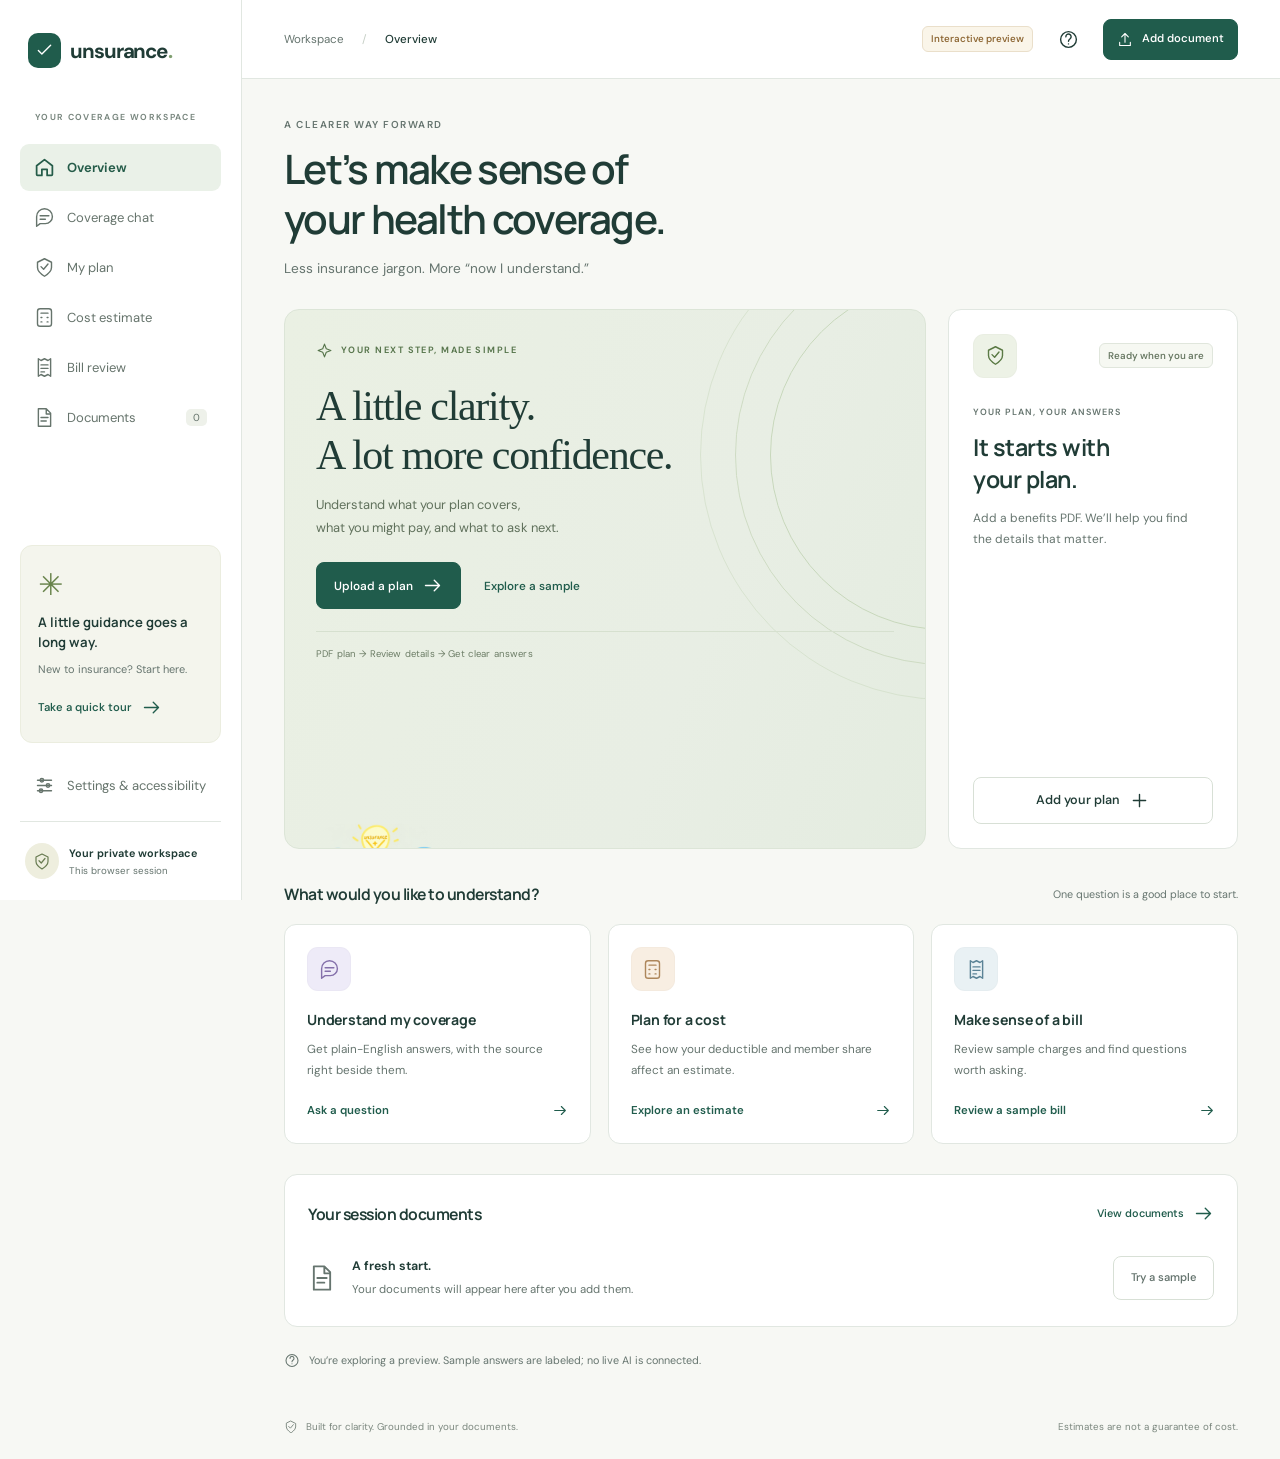
==== commit 9a4d0d05: "Add logo to Overview page with colorblind-friendly version" ====
--- a/site/index.html
+++ b/site/index.html
@@ -1 +1,3 @@
-<!doctype html><html lang="en"><head><meta charset="UTF-8"><meta name="viewport" content="width=device-width, initial-scale=1"><meta name="theme-color" content="#164e46"><meta name="description" content="Understand your plan, check the evidence, and prepare your next step. Unsurance insurance workspace."><title>Unsurance · Your coverage, made clear</title><link rel="icon" href="data:image/svg+xml,%3Csvg xmlns='http://www.w3.org/2000/svg' viewBox='0 0 40 40'%3E%3Crect width='40' height='40' rx='12' fill='%23164e46'/%3E%3Cpath d='M12 20l6 6 11-13' fill='none' stroke='white' stroke-width='3'/%3E%3C/svg%3E"><link rel="stylesheet" href="./styles.css"></head><body><a href="#main" class="skip">Skip to content</a><div id="app"></div><div id="announcement" class="sr-only" role="status" aria-live="polite"></div><dialog id="modal"></dialog><script type="module" src="./app.js"></script></body></html>
+<!doctype html><html lang="en"><head><meta charset="UTF-8"><meta name="viewport" content="width=device-width, initial-scale=1"><meta name="theme-color" content="#164e46"><meta name="description" content="Understand your plan, check the evidence, and prepare your next step. Unsurance insurance workspace."><title>Unsurance · Your coverage, made clear</title><link rel="icon" href="data:image/svg+xml,%3Csvg xmlns='http://www.w3.org/2000/svg' viewBox='0 0 40 40'%3E%3Crect width='40' height='40' rx='12' fill='%23164e46'/%3E%3Cpath d='M12 20l6 6 11-13' fill='none' stroke='white' stroke-width='3'/%3E%3C/svg%3E"><link rel="stylesheet" href="./styles.css"><link rel="stylesheet" href="a11y.css">
+</head><body><a href="#main" class="skip">Skip to content</a><div id="app"></div><div id="announcement" class="sr-only" role="status" aria-live="polite"></div><dialog id="modal"></dialog><script src="./uuid-polyfill.js"></script><script src="./enhance.js" defer></script><script src="./format.js" defer></script><script type="module" src="./app.js"></script><script src="a11y.js" defer></script><script src="./logo.js" defer></script>
+</body></html>
--- a/site/a11y.css
+++ b/site/a11y.css
@@ -0,0 +1,247 @@
+.ua11y-sr-only {
+  position: absolute;
+  width: 1px;
+  height: 1px;
+  padding: 0;
+  margin: -1px;
+  overflow: hidden;
+  clip-path: inset(50%);
+  white-space: nowrap;
+}
+
+.composer:has(> .ua11y-voice) {
+  flex-wrap: wrap;
+}
+
+.ua11y-voice {
+  display: flex;
+  flex: 0 0 100%;
+  grid-column: 1 / -1;
+  flex-wrap: wrap;
+  align-items: center;
+  gap: .375rem .625rem;
+  min-width: 0;
+  width: 100%;
+  box-sizing: border-box;
+  color: #263442;
+  background: #fff;
+  padding: .25rem;
+  border-radius: .5rem;
+}
+
+.composer .ua11y-mic {
+  display: inline-flex;
+  align-items: center;
+  justify-content: center;
+  gap: .375rem;
+  width: auto;
+  min-height: 44px;
+  min-width: 44px;
+  padding: .375rem .625rem;
+  border: 1px solid #005884;
+  border-radius: .5rem;
+  background: #fff;
+  color: #005884;
+  font: inherit;
+  font-weight: 600;
+  cursor: pointer;
+}
+
+.composer .ua11y-mic[aria-pressed="true"] {
+  background: #005884;
+  color: #fff;
+}
+
+.composer .ua11y-mic[aria-disabled="true"] {
+  cursor: wait;
+}
+
+.ua11y-mic-icon {
+  position: relative;
+  display: inline-block;
+  width: 12px;
+  height: 12px;
+  margin: 0 1px 1px;
+  box-sizing: border-box;
+  border: 1.5px solid currentColor;
+  border-top: 0;
+  border-radius: 0 0 8px 8px;
+}
+
+.ua11y-mic-icon::before {
+  content: '';
+  position: absolute;
+  top: -3px;
+  left: 50%;
+  width: 5px;
+  height: 10px;
+  transform: translateX(-50%);
+  border-radius: 4px;
+  background: currentColor;
+}
+
+.ua11y-mic-icon::after {
+  content: '';
+  position: absolute;
+  bottom: -5px;
+  left: 50%;
+  width: 1.5px;
+  height: 4px;
+  transform: translateX(-50%);
+  background: currentColor;
+}
+
+.ua11y-voice-help,
+.ua11y-voice-status {
+  font-size: .875em;
+  overflow-wrap: anywhere;
+}
+
+.ua11y-voice-status {
+  flex-basis: 100%;
+  font-weight: 600;
+}
+
+.ua11y-voice-status:empty {
+  display: none;
+}
+
+.ua11y-setting {
+  display: flex;
+  grid-column: 1 / -1;
+  align-items: center;
+  justify-content: space-between;
+  gap: .75rem;
+  min-height: 44px;
+  cursor: pointer;
+}
+
+.ua11y-setting input {
+  flex: none;
+  width: 1.25rem;
+  height: 1.25rem;
+  margin: 0 .25rem;
+  accent-color: #005884;
+  cursor: inherit;
+}
+
+.composer .ua11y-mic:focus-visible,
+.ua11y-setting input:focus-visible {
+  outline: 2px solid #004c78;
+  outline-offset: 3px;
+  box-shadow: 0 0 0 3px #fff;
+}
+
+.ua11y-status-label {
+  display: inline-block;
+  width: fit-content;
+  max-width: 100%;
+  margin: .125rem .25rem;
+  padding: .125em .4em;
+  border: 1px solid currentColor;
+  border-radius: .35em;
+  background: #fff;
+  color: #263442;
+  font-size: .85em;
+  font-weight: 600;
+  overflow-wrap: anywhere;
+}
+
+.ua11y-colorblind {
+  /* Okabe–Ito blue, orange and sky blue, with darker shades for text. */
+  --ua11y-blue: #0072b2;
+  --ua11y-blue-ink: #005884;
+  --ua11y-blue-tint: #e8f4fa;
+  --ua11y-orange: #9a5400;
+  --ua11y-orange-ink: #703d00;
+  --ua11y-orange-tint: #fff2d8;
+  --ua11y-sky: #15729c;
+  --ua11y-sky-ink: #1c5875;
+  --ua11y-sky-tint: #e9f7fe;
+}
+
+.ua11y-colorblind #app [data-ua11y-tone="positive"] {
+  --ua11y-accent: var(--ua11y-blue);
+  --ua11y-ink: var(--ua11y-blue-ink);
+  --ua11y-tint: var(--ua11y-blue-tint);
+}
+
+.ua11y-colorblind #app [data-ua11y-tone="attention"] {
+  --ua11y-accent: var(--ua11y-orange);
+  --ua11y-ink: var(--ua11y-orange-ink);
+  --ua11y-tint: var(--ua11y-orange-tint);
+}
+
+.ua11y-colorblind #app [data-ua11y-tone="info"] {
+  --ua11y-accent: var(--ua11y-sky);
+  --ua11y-ink: var(--ua11y-sky-ink);
+  --ua11y-tint: var(--ua11y-sky-tint);
+}
+
+.ua11y-colorblind #app [data-ua11y-tone] {
+  border-color: var(--ua11y-accent);
+  background: var(--ua11y-tint);
+  color: var(--ua11y-ink);
+}
+
+.ua11y-colorblind #app [data-ua11y-tone] > .ua11y-status-label {
+  color: var(--ua11y-ink);
+}
+
+
+/* Colorblind: recolor the app's own green, amber and red */
+.ua11y-colorblind #app .pill.green[data-ua11y-tone] {
+  --ua11y-accent: var(--ua11y-blue);
+  --ua11y-ink: var(--ua11y-blue-ink);
+  --ua11y-tint: var(--ua11y-blue-tint);
+}
+.ua11y-colorblind #app .pill.amber[data-ua11y-tone],
+.ua11y-colorblind #app .flag[data-ua11y-tone] {
+  --ua11y-accent: var(--ua11y-orange);
+  --ua11y-ink: var(--ua11y-orange-ink);
+  --ua11y-tint: var(--ua11y-orange-tint);
+}
+.ua11y-colorblind #app .notice {
+  background: var(--ua11y-blue-tint);
+  border-color: var(--ua11y-blue);
+  color: var(--ua11y-blue-ink);
+}
+.ua11y-colorblind #app .notice.error {
+  background: var(--ua11y-orange-tint);
+  border-color: var(--ua11y-orange);
+  color: var(--ua11y-orange-ink);
+}
+.ua11y-colorblind #app .flow-steps .done {
+  color: var(--ua11y-blue-ink);
+}
+.ua11y-colorblind #app .danger {
+  color: var(--ua11y-orange-ink);
+}
+
+/* Colorblind: swap the app's green palette for blue, on every page */
+html.ua11y-colorblind:root {
+  --ink: #1d3a4f;
+  --muted: #4f6577;
+  --green: #005f94;
+  --deep: #004a75;
+  --line: #d3e0ea;
+  --bg: #f4f8fb;
+  --tint: #e6f1f9;
+}
+
+/* Colorblind: recolor the hard-coded sage areas (sidebar highlight, hero, cards) */
+html.ua11y-colorblind:root .hero {
+  background: linear-gradient(112deg, var(--tint), var(--bg));
+  border-color: var(--line);
+}
+html.ua11y-colorblind:root :is(.hero-label, .hero > p, .hero-note, .welcome-spark, .mini-flower, .art-spark, .context-doc > svg) {
+  color: var(--green);
+}
+html.ua11y-colorblind:root :is(.sage, .help-box, .message.user, .composer textarea, .nav-link.active, .context-doc) {
+  background: var(--tint);
+  color: var(--ink);
+}
+html.ua11y-colorblind:root :is(.orbit, .hero-note, .context-doc) {
+  border-color: var(--line);
+}
+
